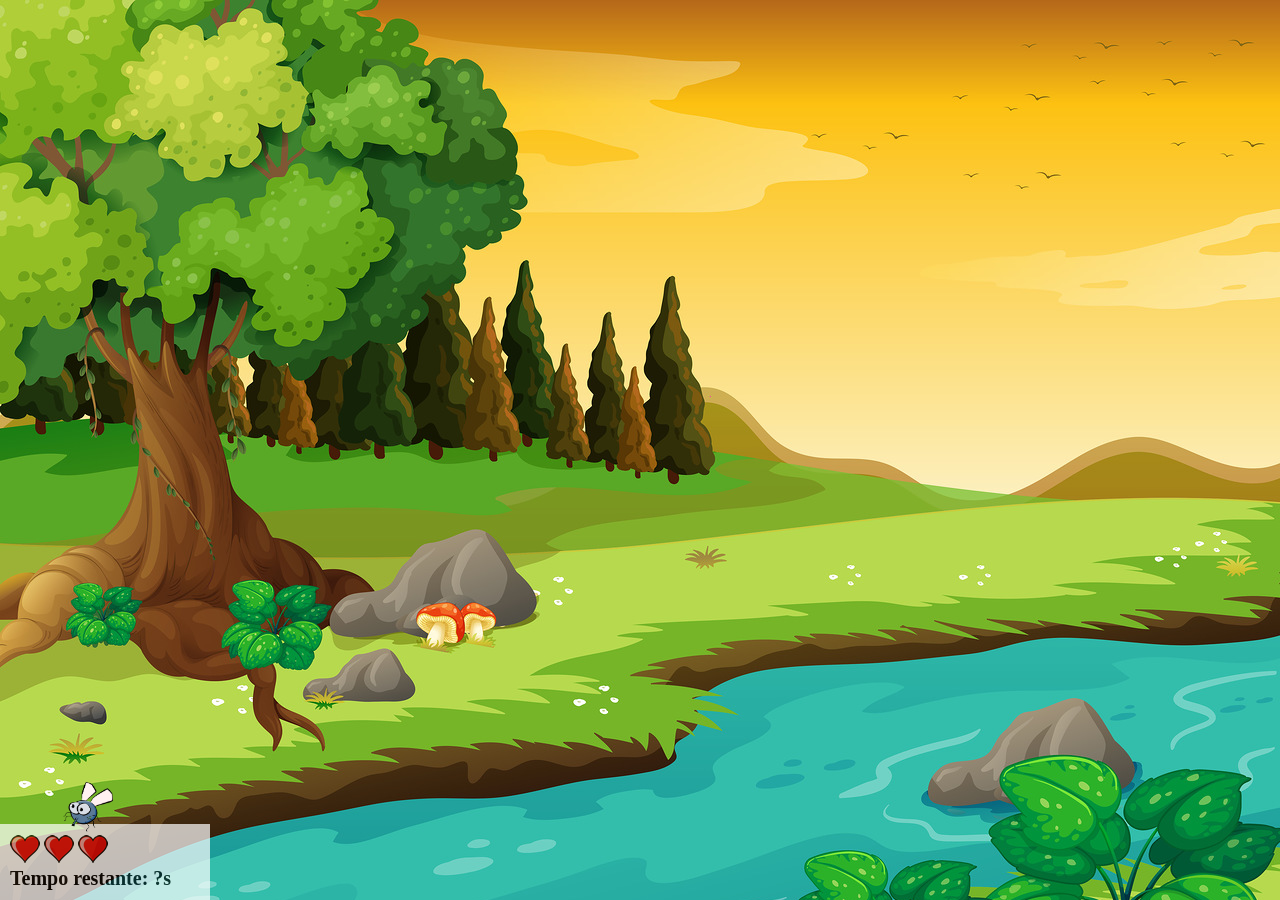
==== index.html @ c4b92d04 "Initial commit" ====
<!DOCTYPE html>
<html lang="en">

<head>
    <meta charset="UTF-8">
    <meta name="viewport" content="width=device-width, initial-scale=1.0">
    <title>Mata Mosquito</title>
    <script src="jogo.js"></script>
    <link rel="stylesheet" href="css/style.css">

</head>

<body onresize="ajustaTamanhoJogo()">

    <div class="painel">
        <div class="vidas">
            <img id="v1" src="img/coracao_cheio.png" alt="">
            <img id="v2" src="img/coracao_cheio.png" alt="">
            <img id="v3" src="img/coracao_cheio.png" alt="">
        </div>
        <div class="tempo">
            Tempo restante: ?s
        </div>
    </div>

    <script>
        setInterval(function () {
            posicaoMosquito()
        }, 1000)
    </script>

</body>

</html>
---- css/style.css ----
body {
    background-image: url(../img/bg.jpg);
    background-repeat: no-repeat;
    background-size: 100%;
}

.mosquito1 {
    width: 50px;
    height: 50px;
}

.mosquito2 {
    width: 70px;
    height: 70px;
}

.mosquito3 {
    width: 90px;
    height: 90px;
}

.ladoA {
    transform: scaleX(1);
}

.ladoB {
    transform: scalex(-1);
}

.painel {
    position: absolute;
    width: 190px;
    padding: 10px;
    left: 0;
    bottom: 0;
    border-top: solid 1px #fff;
    background-color: #fff;
    opacity: 0.7;
}

.vidas {
    float: left;
}

.tempo {
    float: left;
    font-size: 20px;
    font-weight: bold;
}
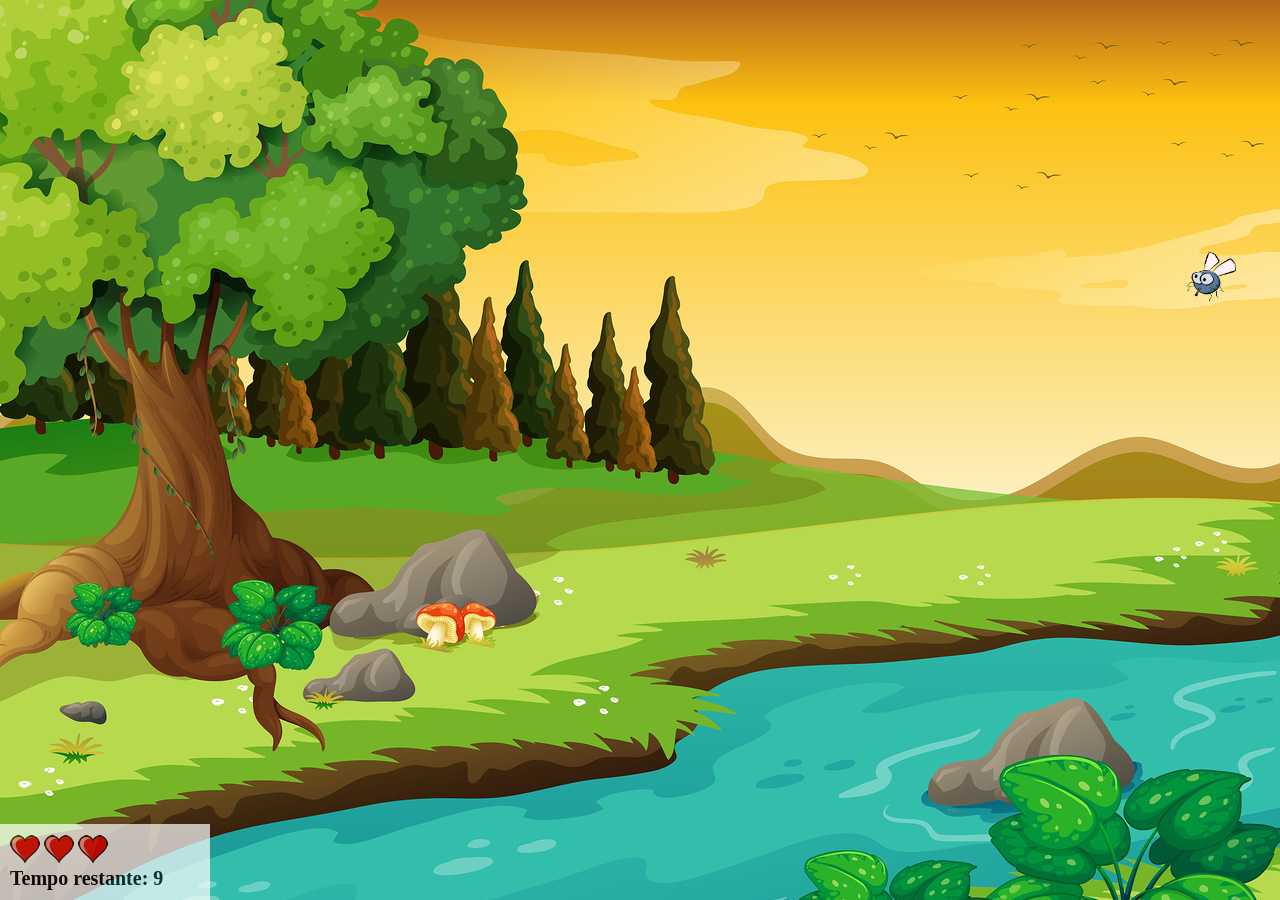
==== commit 62eda85c: "adicionando cronometro e comecando fluxo de vitoria e derrota" ====
--- a/index.html
+++ b/index.html
@@ -19,12 +19,16 @@
             <img id="v3" src="img/coracao_cheio.png" alt="">
         </div>
         <div class="tempo">
-            Tempo restante: ?s
+            Tempo restante:
+            <span id="cronometro">
+            </span>
         </div>
     </div>
 
     <script>
-        setInterval(function () {
+        document.getElementById('cronometro').innerHTML = tempo
+
+        var criaMosquito = setInterval(function () {
             posicaoMosquito()
         }, 1000)
     </script>
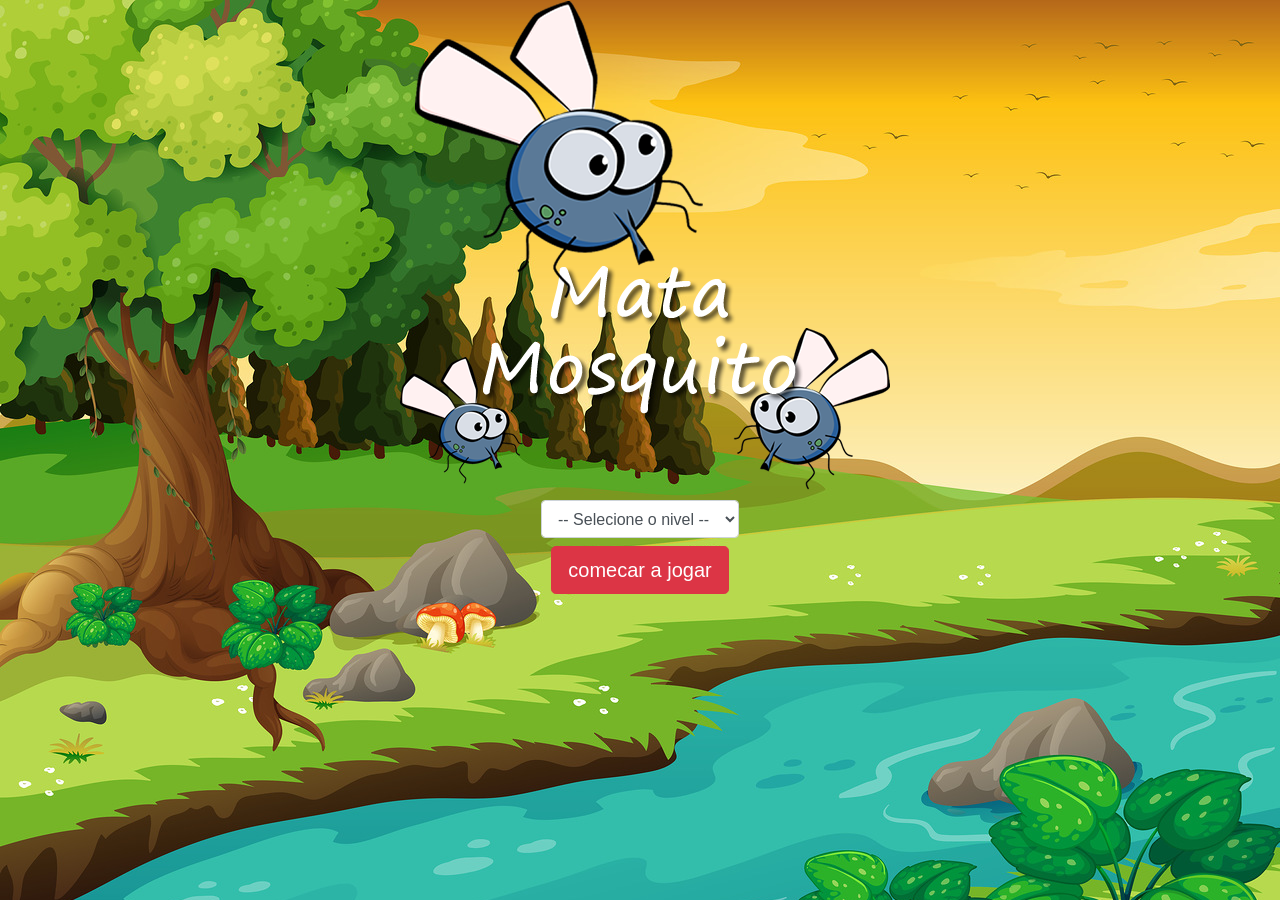
==== commit 89165f4c: "pagina inicial e logica de niveis" ====
--- a/index.html
+++ b/index.html
@@ -4,34 +4,67 @@
 <head>
     <meta charset="UTF-8">
     <meta name="viewport" content="width=device-width, initial-scale=1.0">
-    <title>Mata Mosquito</title>
-    <script src="jogo.js"></script>
+    <link rel="stylesheet" href="https://maxcdn.bootstrapcdn.com/bootstrap/4.0.0-beta.2/css/bootstrap.min.css"
+        integrity="sha384-PsH8R72JQ3SOdhVi3uxftmaW6Vc51MKb0q5P2rRUpPvrszuE4W1povHYgTpBfshb" crossorigin="anonymous">
     <link rel="stylesheet" href="css/style.css">
-
+    <title>App Mata Mosquito</title>
+    <script>
+        function iniciarJogo() {
+            var nivel = document.getElementById('nivel').value
+            if (nivel === '') {
+                alert('Selecione um nivel para iniciar')
+                return false
+            }
+            window.location.href = "app.html?" + nivel
+        }
+    </script>
 </head>
 
-<body onresize="ajustaTamanhoJogo()">
+<body>
 
-    <div class="painel">
-        <div class="vidas">
-            <img id="v1" src="img/coracao_cheio.png" alt="">
-            <img id="v2" src="img/coracao_cheio.png" alt="">
-            <img id="v3" src="img/coracao_cheio.png" alt="">
+    <div class="container">
+        <div class="row">
+            <div class="col">
+                <div class="d-flex justify-content-center">
+                    <img src="img/game.png" alt="">
+                </div>
+            </div>
         </div>
-        <div class="tempo">
-            Tempo restante:
-            <span id="cronometro">
-            </span>
+
+        <div class="row">
+            <div class="col">
+                <div class="d-flex justify-content-center">
+                    <div class="mb-2">
+                        <select class="form-control" id="nivel">
+                            <option value="">
+                                -- Selecione o nivel --
+                            </option>
+                            <option value="facil">
+                                Facil
+                            </option>
+                            <option value="normal">
+                                Normal
+                            </option>
+                            <option value="dificil">
+                                Dificil
+                            </option>
+                            <option value="aspas">
+                                Aspas
+                            </option>
+                        </select>
+                    </div>
+                </div>
+            </div>
+        </div>
+
+        <div class="row">
+            <div class="col">
+                <div class="d-flex justify-content-center">
+                    <button type="button" class="btn btn-danger btn-lg" onclick="iniciarJogo()">comecar a jogar</button>
+                </div>
+            </div>
         </div>
     </div>
-
-    <script>
-        document.getElementById('cronometro').innerHTML = tempo
-
-        var criaMosquito = setInterval(function () {
-            posicaoMosquito()
-        }, 1000)
-    </script>
 
 </body>
 
